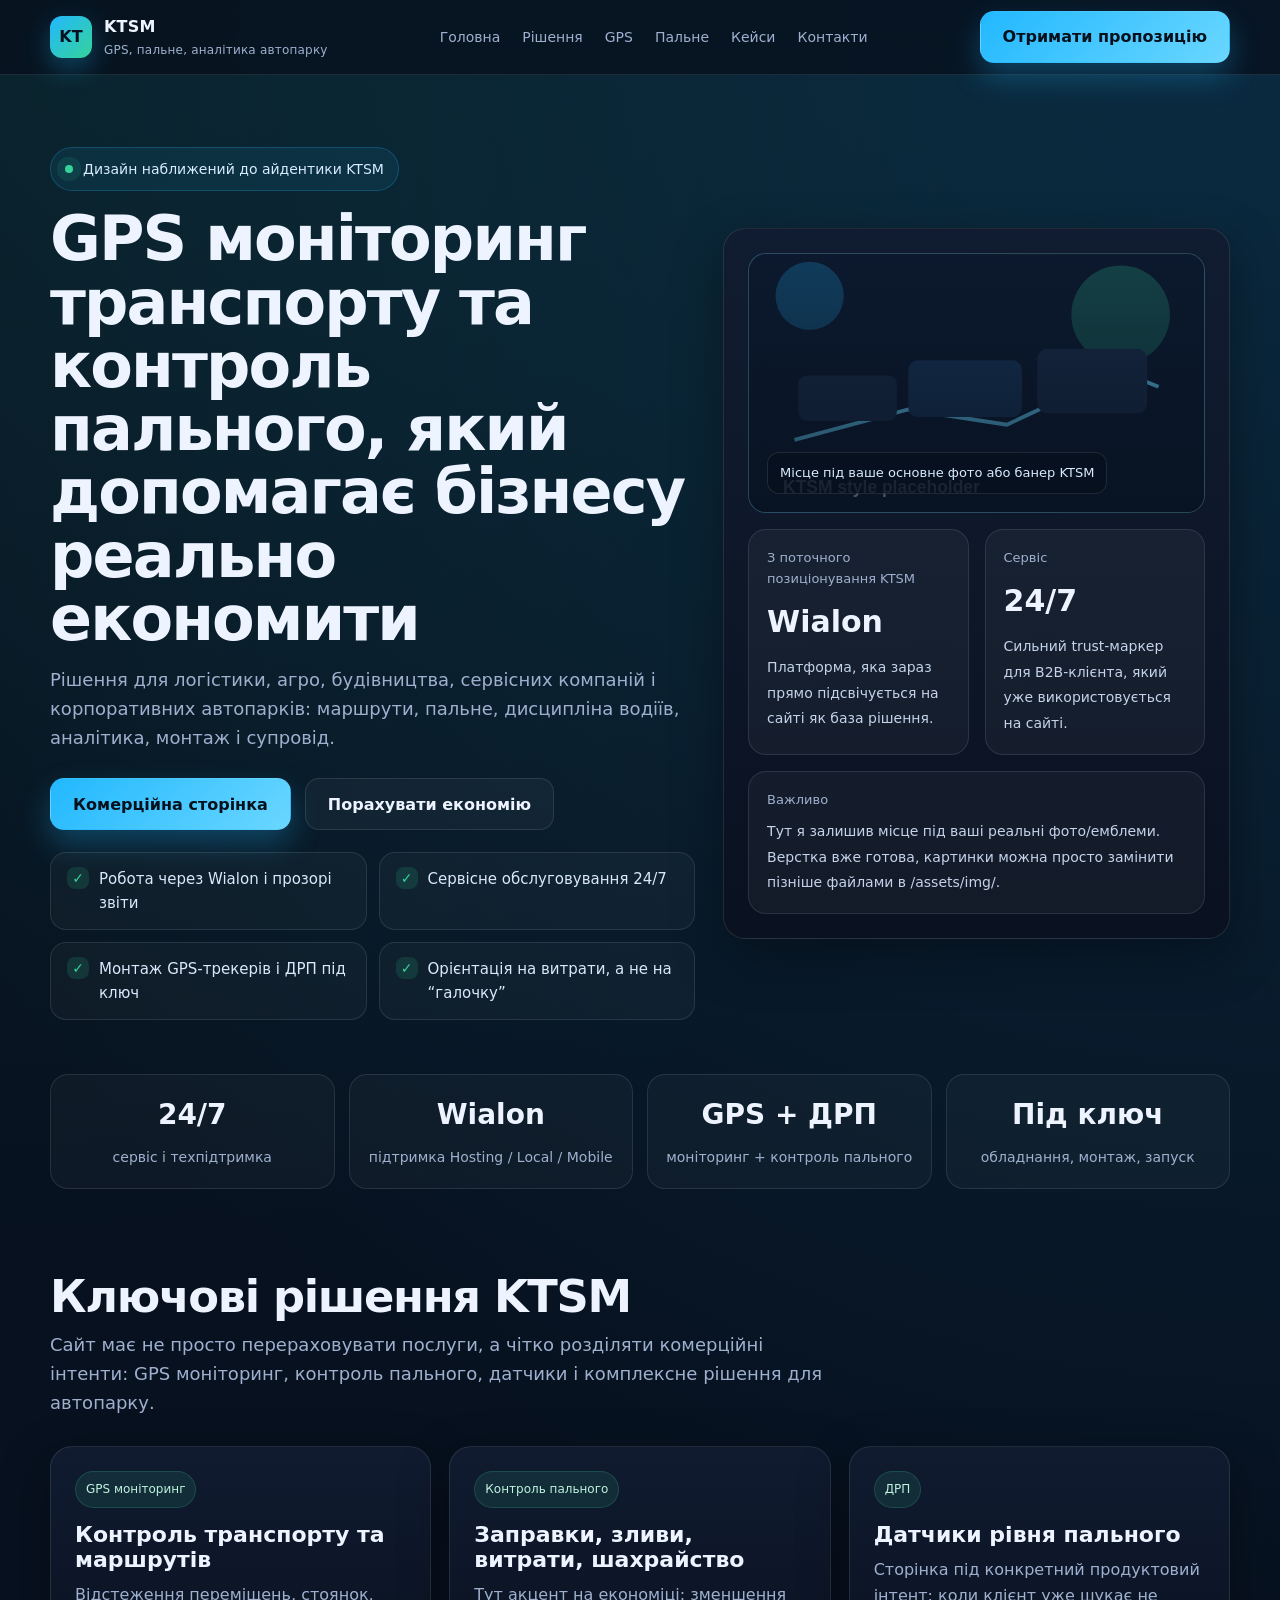
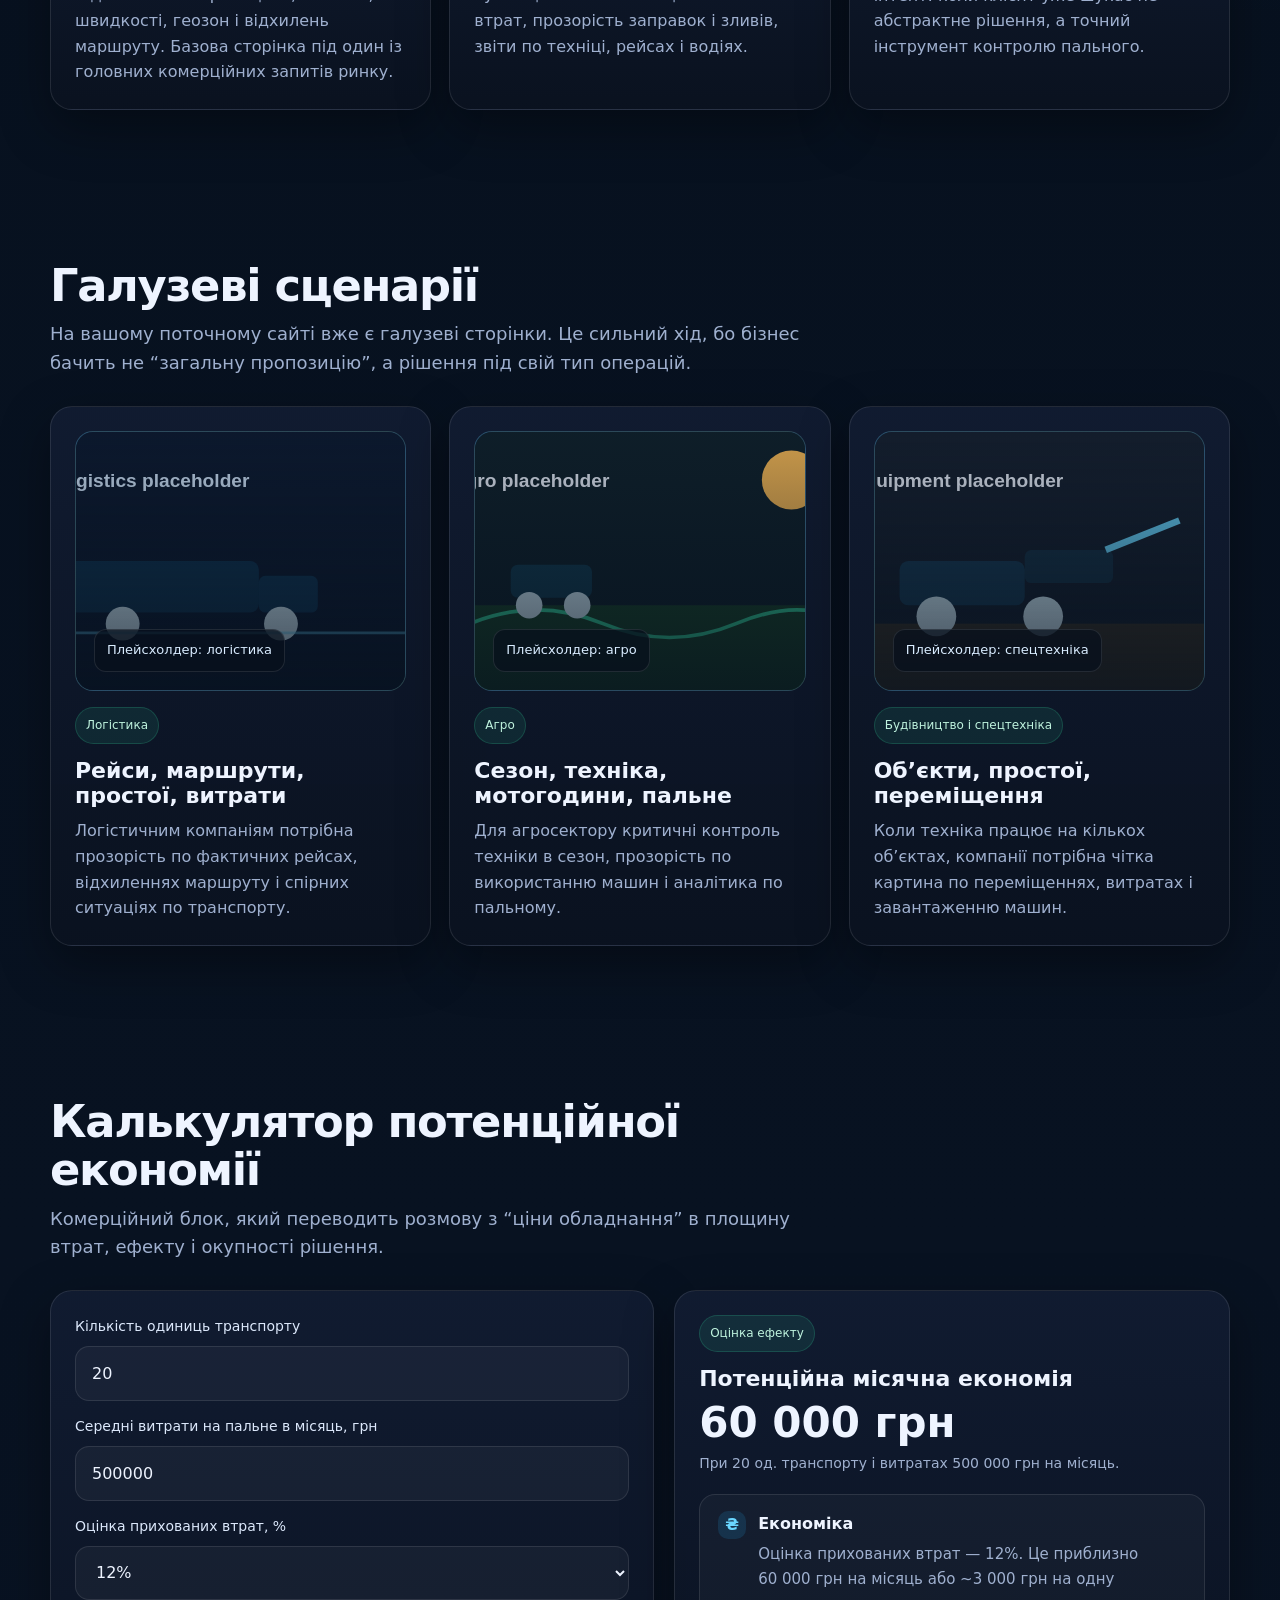
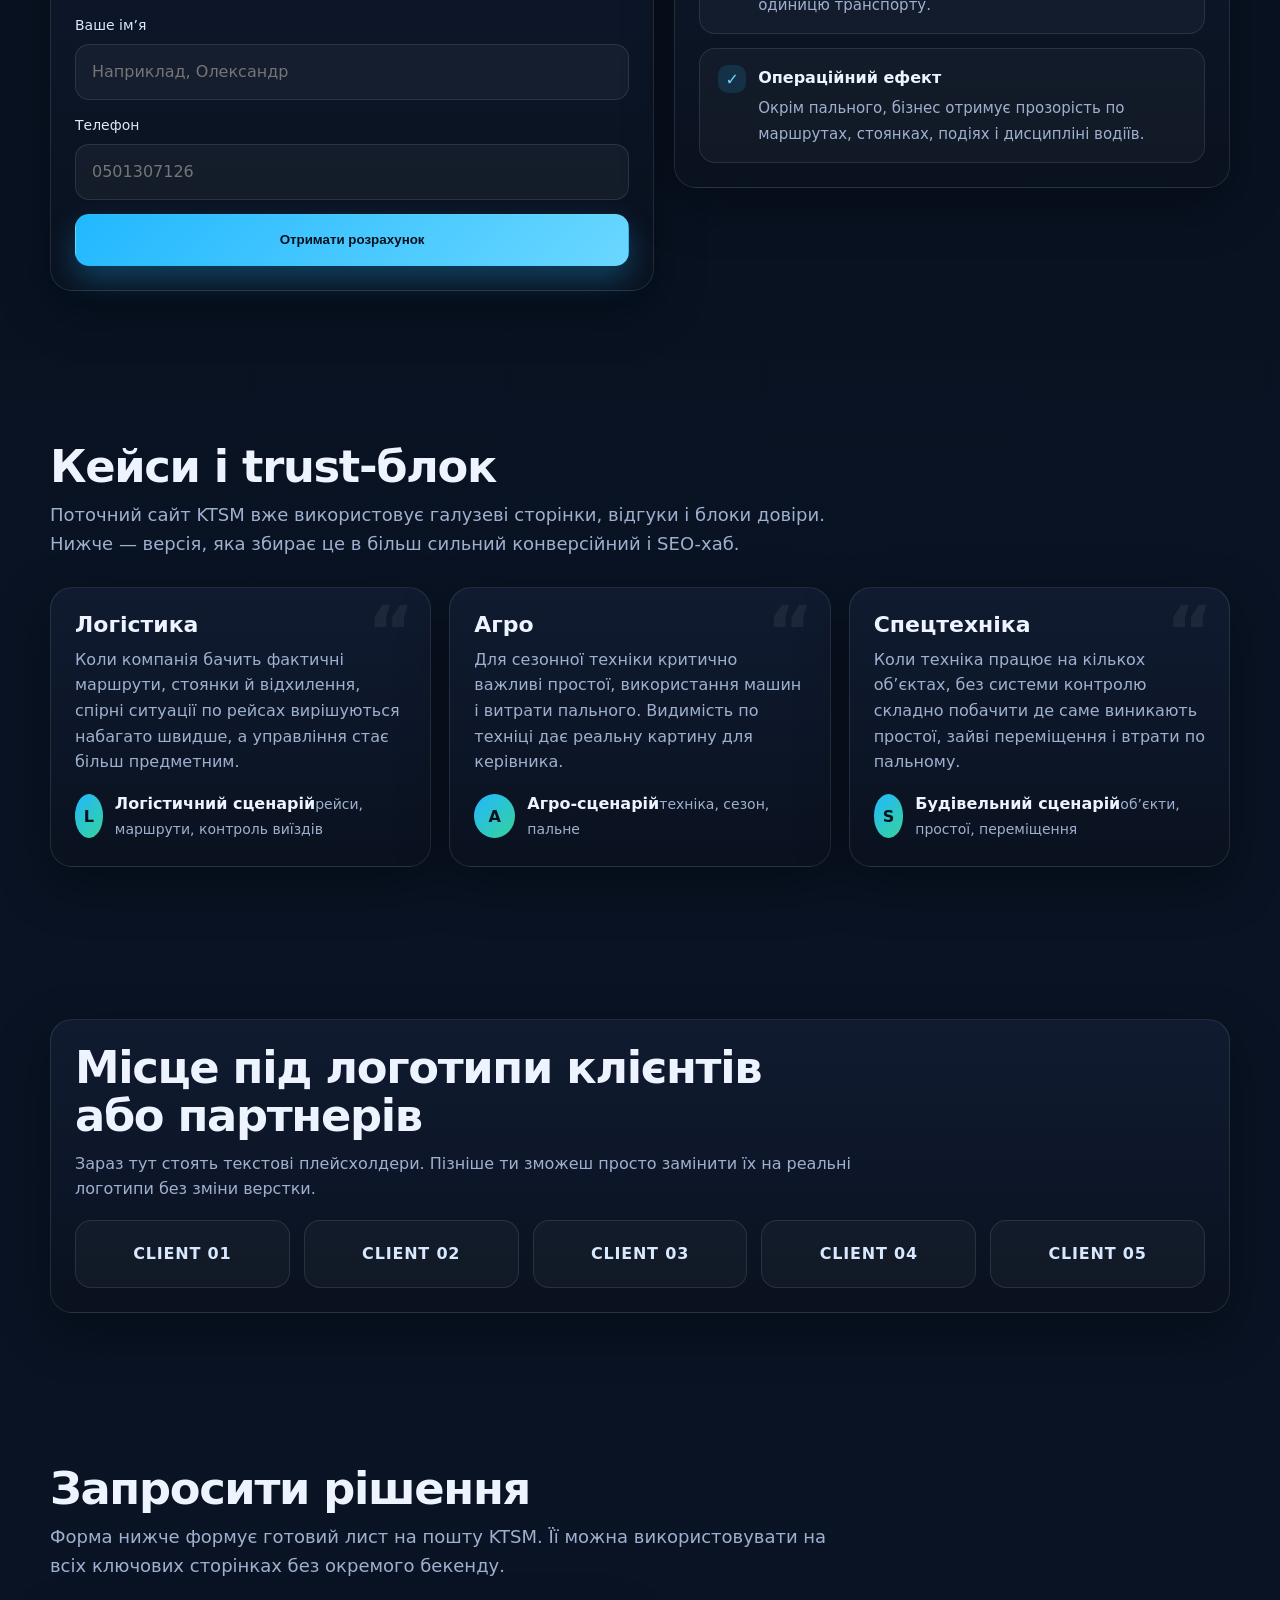
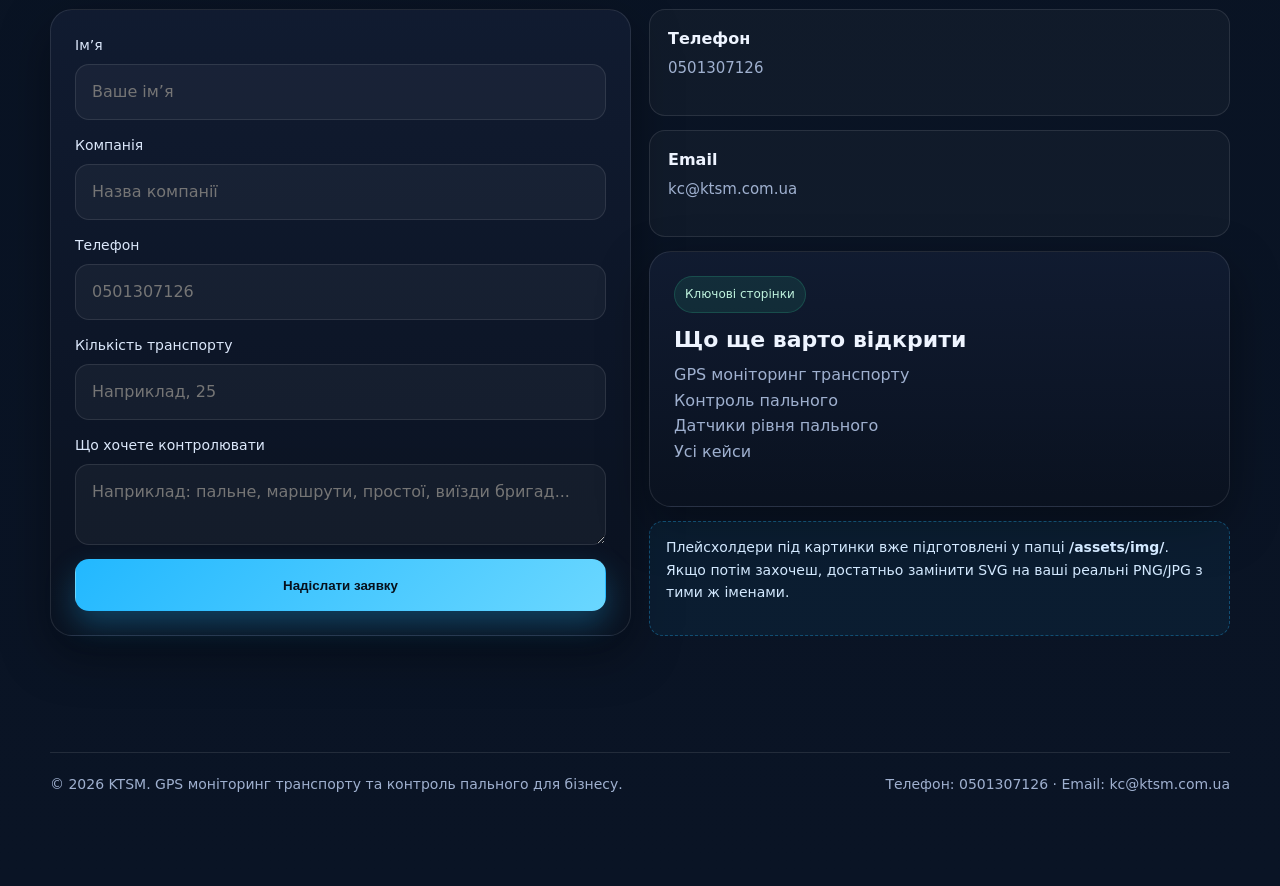
==== index.html @ c8a9989f "site v2" ====
<!DOCTYPE html>
<html lang="uk">
<head>
  <meta charset="UTF-8" />
  <meta name="viewport" content="width=device-width, initial-scale=1.0" />
  <title>GPS моніторинг транспорту та контроль пального | KTSM</title>
  <meta name="description" content="GPS моніторинг транспорту, контроль пального, датчики рівня пального, аналітика автопарку та рішення для бізнесу." />
  <meta name="robots" content="index,follow" />
  <link rel="canonical" href="https://ktsm.com.ua/" />
  <meta property="og:type" content="website" />
  <meta property="og:title" content="GPS моніторинг транспорту та контроль пального | KTSM" />
  <meta property="og:description" content="GPS моніторинг транспорту, контроль пального, датчики рівня пального, аналітика автопарку та рішення для бізнесу." />
  <meta property="og:url" content="https://ktsm.com.ua/" />
  <meta property="og:site_name" content="KTSM" />
  <meta property="og:locale" content="uk_UA" />
  <link rel="stylesheet" href="assets/css/style.css" />
</head>
<body>

<header class="topbar">
  <div class="container topbar-inner">
    <a href="" class="logo" aria-label="KTSM">
      <div class="logo-mark">KT</div>
      <div>KTSM<small>GPS, пальне, аналітика автопарку</small></div>
    </a>
    <nav class="nav" aria-label="Головне меню">
      <a href="">Головна</a>
      <a href="fleet-solution.html">Рішення</a>
      <a href="gps-monitoring.html">GPS</a>
      <a href="fuel-control.html">Пальне</a>
      <a href="cases.html">Кейси</a>
      <a href="index.html#contact">Контакти</a>
    </nav>
    <a href="index.html#contact" class="btn btn-primary">Отримати пропозицію</a>
  </div>
</header>

<main>
  <section class="hero">
    <div class="container hero-grid">
      <div>
        <div class="eyebrow"><span class="dot"></span> Дизайн наближений до айдентики KTSM</div>
        <h1>GPS моніторинг транспорту та контроль пального, який допомагає бізнесу реально економити</h1>
        <p>Рішення для логістики, агро, будівництва, сервісних компаній і корпоративних автопарків: маршрути, пальне, дисципліна водіїв, аналітика, монтаж і супровід.</p>
        <div class="hero-actions">
          <a href="fleet-solution.html" class="btn btn-primary">Комерційна сторінка</a>
          <a href="#calculator" class="btn btn-secondary">Порахувати економію</a>
        </div>
        <div class="hero-points">
          <div class="point"><b>✓</b><div>Робота через Wialon і прозорі звіти</div></div>
          <div class="point"><b>✓</b><div>Сервісне обслуговування 24/7</div></div>
          <div class="point"><b>✓</b><div>Монтаж GPS-трекерів і ДРП під ключ</div></div>
          <div class="point"><b>✓</b><div>Орієнтація на витрати, а не на “галочку”</div></div>
        </div>
      </div>
      <aside class="hero-card">
        <div class="ktsm-hero-image"><div class="image-label">Місце під ваше основне фото або банер KTSM</div></div>
        <div class="dash" style="margin-top:16px">
          <div class="dash-row">
            <div class="metric">
              <small>З поточного позиціонування KTSM</small>
              <strong>Wialon</strong>
              <span>Платформа, яка зараз прямо підсвічується на сайті як база рішення.</span>
            </div>
            <div class="metric">
              <small>Сервіс</small>
              <strong>24/7</strong>
              <span>Сильний trust-маркер для B2B-клієнта, який уже використовується на сайті.</span>
            </div>
          </div>
          <div class="mini"><small>Важливо</small><span>Тут я залишив місце під ваші реальні фото/емблеми. Верстка вже готова, картинки можна просто замінити пізніше файлами в /assets/img/.</span></div>
        </div>
      </aside>
    </div>
  </section>

  <section class="trust">
    <div class="container">
      <div class="trust-grid">
        <div class="trust-item"><strong>24/7</strong><span>сервіс і техпідтримка</span></div>
        <div class="trust-item"><strong>Wialon</strong><span>підтримка Hosting / Local / Mobile</span></div>
        <div class="trust-item"><strong>GPS + ДРП</strong><span>моніторинг + контроль пального</span></div>
        <div class="trust-item"><strong>Під ключ</strong><span>обладнання, монтаж, запуск</span></div>
      </div>
    </div>
  </section>

  <section id="solutions">
    <div class="container">
      <div class="section-head">
        <h2>Ключові рішення KTSM</h2>
        <p>Сайт має не просто перераховувати послуги, а чітко розділяти комерційні інтенти: GPS моніторинг, контроль пального, датчики і комплексне рішення для автопарку.</p>
      </div>
      <div class="grid-3">
        <article class="card">
          <div class="badge">GPS моніторинг</div>
          <h3><a href="gps-monitoring.html">Контроль транспорту та маршрутів</a></h3>
          <p>Відстеження переміщень, стоянок, швидкості, геозон і відхилень маршруту. Базова сторінка під один із головних комерційних запитів ринку.</p>
        </article>
        <article class="card">
          <div class="badge">Контроль пального</div>
          <h3><a href="fuel-control.html">Заправки, зливи, витрати, шахрайство</a></h3>
          <p>Тут акцент на економіці: зменшення втрат, прозорість заправок і зливів, звіти по техніці, рейсах і водіях.</p>
        </article>
        <article class="card">
          <div class="badge">ДРП</div>
          <h3><a href="fuel-sensors.html">Датчики рівня пального</a></h3>
          <p>Сторінка під конкретний продуктовий інтент: коли клієнт уже шукає не абстрактне рішення, а точний інструмент контролю пального.</p>
        </article>
      </div>
    </div>
  </section>

  <section id="industries">
    <div class="container">
      <div class="section-head">
        <h2>Галузеві сценарії</h2>
        <p>На вашому поточному сайті вже є галузеві сторінки. Це сильний хід, бо бізнес бачить не “загальну пропозицію”, а рішення під свій тип операцій.</p>
      </div>
      <div class="grid-3">
        <article class="card">
          <div class="sector-image logistics"><div class="image-label">Плейсхолдер: логістика</div></div>
          <div class="badge" style="margin-top:16px">Логістика</div>
          <h3><a href="logistics-case.html">Рейси, маршрути, простої, витрати</a></h3>
          <p>Логістичним компаніям потрібна прозорість по фактичних рейсах, відхиленнях маршруту і спірних ситуаціях по транспорту.</p>
        </article>
        <article class="card">
          <div class="sector-image agro"><div class="image-label">Плейсхолдер: агро</div></div>
          <div class="badge" style="margin-top:16px">Агро</div>
          <h3><a href="agro-case.html">Сезон, техніка, мотогодини, пальне</a></h3>
          <p>Для агросектору критичні контроль техніки в сезон, прозорість по використанню машин і аналітика по пальному.</p>
        </article>
        <article class="card">
          <div class="sector-image equipment"><div class="image-label">Плейсхолдер: спецтехніка</div></div>
          <div class="badge" style="margin-top:16px">Будівництво і спецтехніка</div>
          <h3><a href="special-equipment-case.html">Об’єкти, простої, переміщення</a></h3>
          <p>Коли техніка працює на кількох об’єктах, компанії потрібна чітка картина по переміщеннях, витратах і завантаженню машин.</p>
        </article>
      </div>
    </div>
  </section>

  <section id="calculator">
    <div class="container">
      <div class="section-head">
        <h2>Калькулятор потенційної економії</h2>
        <p>Комерційний блок, який переводить розмову з “ціни обладнання” в площину втрат, ефекту і окупності рішення.</p>
      </div>
      <div class="roi">
        <div class="card">
          <div class="field"><label for="vehicles">Кількість одиниць транспорту</label><input id="vehicles" type="number" min="1" value="20" /></div>
          <div class="field"><label for="fuel">Середні витрати на пальне в місяць, грн</label><input id="fuel" type="number" min="0" value="500000" /></div>
          <div class="field"><label for="loss">Оцінка прихованих втрат, %</label><select id="loss"><option value="8">8%</option><option value="12" selected>12%</option><option value="15">15%</option><option value="20">20%</option></select></div>
          <div class="field"><label for="leadName">Ваше ім’я</label><input id="leadName" type="text" placeholder="Наприклад, Олександр" /></div>
          <div class="field"><label for="leadPhone">Телефон</label><input id="leadPhone" type="text" placeholder="0501307126" /></div>
          <button class="btn btn-primary" style="width:100%" onclick="sendEstimate()">Отримати розрахунок</button>
          <div class="success" id="calcSuccess">Розрахунок підготовлено. Зараз відкриється поштовий клієнт.</div>
        </div>
        <aside class="card calc-result">
          <div class="badge">Оцінка ефекту</div>
          <h3>Потенційна місячна економія</h3>
          <div class="big" id="savingValue">60 000 грн</div>
          <div class="subtle" id="savingDetails">При 20 од. транспорту і витратах 500 000 грн на місяць.</div>
          <div class="list">
            <div class="li"><div class="mark">₴</div><div><strong>Економіка</strong><span id="economyText">Навіть помірні втрати по пальному дуже швидко стають відчутними для автопарку.</span></div></div>
            <div class="li"><div class="mark">✓</div><div><strong>Операційний ефект</strong><span>Окрім пального, бізнес отримує прозорість по маршрутах, стоянках, подіях і дисципліні водіїв.</span></div></div>
          </div>
        </aside>
      </div>
    </div>
  </section>

  <section id="cases">
    <div class="container">
      <div class="section-head">
        <h2>Кейси і trust-блок</h2>
        <p>Поточний сайт KTSM вже використовує галузеві сторінки, відгуки і блоки довіри. Нижче — версія, яка збирає це в більш сильний конверсійний і SEO-хаб.</p>
      </div>
      <div class="quotes">
        <article class="card quote">
          <h3>Логістика</h3>
          <p>Коли компанія бачить фактичні маршрути, стоянки й відхилення, спірні ситуації по рейсах вирішуються набагато швидше, а управління стає більш предметним.</p>
          <div class="person"><div class="avatar">L</div><div><strong>Логістичний сценарій</strong><span class="subtle">рейси, маршрути, контроль виїздів</span></div></div>
        </article>
        <article class="card quote">
          <h3>Агро</h3>
          <p>Для сезонної техніки критично важливі простої, використання машин і витрати пального. Видимість по техніці дає реальну картину для керівника.</p>
          <div class="person"><div class="avatar">A</div><div><strong>Агро-сценарій</strong><span class="subtle">техніка, сезон, пальне</span></div></div>
        </article>
        <article class="card quote">
          <h3>Спецтехніка</h3>
          <p>Коли техніка працює на кількох об’єктах, без системи контролю складно побачити де саме виникають простої, зайві переміщення і втрати по пальному.</p>
          <div class="person"><div class="avatar">S</div><div><strong>Будівельний сценарій</strong><span class="subtle">об’єкти, простої, переміщення</span></div></div>
        </article>
      </div>
    </div>
  </section>

  <section>
    <div class="container">
      <div class="card">
        <div class="section-head" style="margin-bottom:18px">
          <h2>Місце під логотипи клієнтів або партнерів</h2>
          <p>Зараз тут стоять текстові плейсхолдери. Пізніше ти зможеш просто замінити їх на реальні логотипи без зміни верстки.</p>
        </div>
        <div class="logo-strip">
          <div class="logo-chip">CLIENT 01</div>
          <div class="logo-chip">CLIENT 02</div>
          <div class="logo-chip">CLIENT 03</div>
          <div class="logo-chip">CLIENT 04</div>
          <div class="logo-chip">CLIENT 05</div>
        </div>
      </div>
    </div>
  </section>

  <section id="contact">
    <div class="container">
      <div class="section-head">
        <h2>Запросити рішення</h2>
        <p>Форма нижче формує готовий лист на пошту KTSM. Її можна використовувати на всіх ключових сторінках без окремого бекенду.</p>
      </div>
      <div class="contact-grid">
        <div class="card">
          <div class="field"><label for="name">Ім’я</label><input id="name" type="text" placeholder="Ваше ім’я" /></div>
          <div class="field"><label for="company">Компанія</label><input id="company" type="text" placeholder="Назва компанії" /></div>
          <div class="field"><label for="phone">Телефон</label><input id="phone" type="text" placeholder="0501307126" /></div>
          <div class="field"><label for="fleet">Кількість транспорту</label><input id="fleet" type="number" min="1" placeholder="Наприклад, 25" /></div>
          <div class="field"><label for="message">Що хочете контролювати</label><textarea id="message" placeholder="Наприклад: пальне, маршрути, простої, виїзди бригад..."></textarea></div>
          <button class="btn btn-primary" style="width:100%" onclick="sendLead()">Надіслати заявку</button>
          <div class="success" id="successBox">Повідомлення сформовано. Зараз відкриється поштовий клієнт.</div>
          <div class="error" id="errorBox">Заповніть хоча б ім’я і телефон.</div>
        </div>
        <div class="contact-info">
          <a class="contact-link" href="tel:0501307126"><strong>Телефон</strong><span>0501307126</span></a>
          <a class="contact-link" href="mailto:kc@ktsm.com.ua"><strong>Email</strong><span>kc@ktsm.com.ua</span></a>
          <div class="card">
            <div class="badge">Ключові сторінки</div>
            <h3>Що ще варто відкрити</h3>
            <p><a href="gps-monitoring.html">GPS моніторинг транспорту</a><br><a href="fuel-control.html">Контроль пального</a><br><a href="fuel-sensors.html">Датчики рівня пального</a><br><a href="cases.html">Усі кейси</a></p>
          </div>
          <div class="note">Плейсхолдери під картинки вже підготовлені у папці <strong>/assets/img/</strong>. Якщо потім захочеш, достатньо замінити SVG на ваші реальні PNG/JPG з тими ж іменами.</div>
        </div>
      </div>
    </div>
  </section>
</main>

<footer>
  <div class="container footer-inner">
    <div>© 2026 KTSM. GPS моніторинг транспорту та контроль пального для бізнесу.</div>
    <div>Телефон: 0501307126 · Email: kc@ktsm.com.ua</div>
  </div>
</footer>

<div class="sticky">
  <div class="sticky-inner">
    <div><strong>Потрібна комерційна пропозиція?</strong><span>Залиште заявку і отримайте розрахунок рішення</span></div>
    <a href="#contact" class="btn btn-primary">Залишити заявку</a>
  </div>
</div>

<script src="assets/js/main.js"></script>
</body>
</html>
---- assets/css/style.css ----
:root{
  --bg:#08111f;
  --bg2:#0d172a;
  --card:#101a2f;
  --card2:#12203a;
  --line:rgba(255,255,255,.10);
  --text:#eef4ff;
  --muted:#9fb0cf;
  --accent:#22b8ff;
  --accent2:#6ad7ff;
  --green:#35d39a;
  --warning:#f7b955;
  --shadow:0 18px 50px rgba(0,0,0,.35);
  --max:1180px;
  --radius:22px;
}
*{box-sizing:border-box}
html{scroll-behavior:smooth}
body{
  margin:0;
  font-family:Inter,system-ui,-apple-system,Segoe UI,Roboto,Arial,sans-serif;
  color:var(--text);
  background:
    radial-gradient(circle at top right, rgba(34,184,255,.16), transparent 28%),
    radial-gradient(circle at top left, rgba(53,211,154,.08), transparent 22%),
    linear-gradient(180deg, #06101d 0%, #0a1425 100%);
  line-height:1.6;
}
a{text-decoration:none;color:inherit}
img{max-width:100%;display:block}
.container{width:min(var(--max), calc(100% - 32px));margin:0 auto}
.topbar{
  position:sticky;top:0;z-index:50;
  backdrop-filter:blur(14px);
  background:rgba(7,16,29,.78);
  border-bottom:1px solid var(--line);
}
.topbar-inner{
  min-height:74px;display:flex;align-items:center;justify-content:space-between;gap:16px;
}
.logo{display:flex;align-items:center;gap:12px;font-weight:800;letter-spacing:.2px}
.logo-mark{
  width:42px;height:42px;border-radius:12px;display:grid;place-items:center;
  background:linear-gradient(135deg,var(--accent),var(--green));
  color:#06111f;font-weight:900;box-shadow:0 10px 26px rgba(34,184,255,.3);
}
.logo small{display:block;color:var(--muted);font-weight:500;font-size:12px;margin-top:1px}
.nav{display:flex;align-items:center;gap:22px}
.nav a{color:var(--muted);font-size:14px;transition:.2s ease}
.nav a:hover{color:var(--text)}
.btn{
  min-height:52px;padding:0 22px;border-radius:14px;border:1px solid transparent;
  display:inline-flex;align-items:center;justify-content:center;gap:10px;cursor:pointer;
  font-weight:700;transition:.2s ease;text-align:center;
}
.btn-primary{background:linear-gradient(135deg,var(--accent),var(--accent2));color:#07111d;box-shadow:0 14px 30px rgba(34,184,255,.28)}
.btn-primary:hover{transform:translateY(-1px);filter:brightness(1.03)}
.btn-secondary{background:rgba(255,255,255,.04);border-color:var(--line);color:var(--text)}
.btn-secondary:hover{background:rgba(255,255,255,.07)}
.hero{padding:72px 0 42px}
.hero-grid{display:grid;grid-template-columns:1.12fr .88fr;gap:28px;align-items:center}
.eyebrow{
  display:inline-flex;align-items:center;gap:10px;padding:10px 14px;
  border:1px solid rgba(34,184,255,.24);background:rgba(34,184,255,.08);
  border-radius:999px;color:#d7ebff;font-size:14px;margin-bottom:16px;
}
.dot{width:8px;height:8px;border-radius:50%;background:var(--green);box-shadow:0 0 0 8px rgba(53,211,154,.1)}
h1{margin:0 0 16px;font-size:clamp(34px,5vw,62px);line-height:1.02;letter-spacing:-.03em;max-width:860px}
h2{margin:0 0 10px;font-size:clamp(28px,3.5vw,46px);line-height:1.08;letter-spacing:-.03em}
h3{margin:0 0 10px;font-size:22px;line-height:1.15}
.hero p{margin:0 0 26px;color:var(--muted);font-size:18px;max-width:720px}
.hero-actions{display:flex;gap:14px;flex-wrap:wrap;margin-bottom:22px}
.hero-points{display:grid;grid-template-columns:repeat(2,minmax(0,1fr));gap:12px}
.point{
  padding:14px 16px;border:1px solid var(--line);border-radius:16px;background:rgba(255,255,255,.03);
  display:flex;gap:10px;align-items:flex-start;color:#dbe7fb;font-size:15px;
}
.point b{
  flex:0 0 22px;width:22px;height:22px;border-radius:8px;display:grid;place-items:center;
  background:rgba(53,211,154,.14);color:var(--green);font-size:14px;
}
.hero-card,.card{
  background:linear-gradient(180deg,rgba(17,28,49,.96),rgba(10,18,32,.98));
  border:1px solid var(--line);border-radius:22px;padding:24px;box-shadow:var(--shadow);
}
.dash{display:grid;gap:16px}
.dash-row{display:grid;grid-template-columns:1fr 1fr;gap:16px}
.metric,.mini{
  border:1px solid var(--line);background:rgba(255,255,255,.04);border-radius:18px;padding:18px;
}
.metric small,.mini small{display:block;color:var(--muted);font-size:13px;margin-bottom:8px}
.metric strong{display:block;font-size:30px;margin-bottom:8px}
.metric span,.mini span{color:#c4d3ea;font-size:14px}
.bar{height:10px;border-radius:999px;background:rgba(255,255,255,.07);overflow:hidden;margin-top:12px}
.bar>i{display:block;height:100%;border-radius:999px;background:linear-gradient(90deg,var(--green),var(--accent))}
.trust{padding:12px 0 8px}
.trust-grid{display:grid;grid-template-columns:repeat(4,1fr);gap:14px}
.trust-item{text-align:center;padding:18px;border:1px solid var(--line);border-radius:18px;background:rgba(255,255,255,.03)}
.trust-item strong{display:block;font-size:28px;margin-bottom:6px}
.trust-item span{color:var(--muted);font-size:14px}
section{padding:76px 0}
.section-head{max-width:780px;margin-bottom:28px}
.section-head p{margin:0;color:var(--muted);font-size:18px}
.grid-3{display:grid;grid-template-columns:repeat(3,1fr);gap:18px}
.grid-2{display:grid;grid-template-columns:repeat(2,1fr);gap:18px}
.badge{
  display:inline-flex;margin-bottom:14px;padding:8px 10px;border-radius:999px;
  border:1px solid rgba(53,211,154,.2);background:rgba(53,211,154,.1);color:#bff3de;font-size:12px;
}
.card p{margin:0;color:var(--muted);font-size:16px}
.list{display:grid;gap:14px;margin-top:20px}
.li{
  display:flex;gap:12px;align-items:flex-start;padding:16px 18px;border:1px solid var(--line);
  border-radius:16px;background:rgba(255,255,255,.03);
}
.li .mark{
  width:28px;height:28px;border-radius:10px;flex:0 0 28px;display:grid;place-items:center;
  background:rgba(34,184,255,.14);color:var(--accent2);font-weight:900;
}
.li strong{display:block;margin-bottom:4px}
.li span{color:var(--muted);font-size:15px}
.roi{display:grid;grid-template-columns:1fr .92fr;gap:20px;align-items:start}
.field{display:grid;gap:8px;margin-bottom:14px}
.field label{font-size:14px;color:#dce8fb}
.field input,.field select,.field textarea{
  width:100%;min-height:54px;border-radius:14px;border:1px solid var(--line);
  background:rgba(255,255,255,.04);color:var(--text);padding:14px 16px;outline:none;font:inherit;
}
textarea{min-height:120px;resize:vertical}
.calc-result{position:sticky;top:92px}
.big{font-size:42px;line-height:1;font-weight:900;margin:6px 0 8px}
.subtle{color:var(--muted);font-size:14px}
.quotes{display:grid;grid-template-columns:repeat(3,1fr);gap:18px}
.quote{position:relative}
.quote:before{
  content:"“";position:absolute;top:8px;right:16px;font-size:72px;line-height:1;color:rgba(255,255,255,.06);font-weight:900;
}
.person{display:flex;align-items:center;gap:12px;margin-top:16px}
.avatar{
  width:44px;height:44px;border-radius:50%;display:grid;place-items:center;
  background:linear-gradient(135deg,var(--accent),var(--green));color:#07111d;font-weight:900;
}
.cta-band{
  padding:28px;border-radius:28px;border:1px solid rgba(34,184,255,.22);
  background:
    radial-gradient(circle at right top, rgba(34,184,255,.16), transparent 24%),
    linear-gradient(180deg, rgba(17,27,46,.96), rgba(10,18,32,.98));
  box-shadow:var(--shadow);display:grid;grid-template-columns:1.1fr .9fr;gap:20px;align-items:center;
}
.cta-band h2{margin:0 0 10px;font-size:36px;line-height:1.08}
.cta-band p{margin:0;color:var(--muted);font-size:17px}
.faq-item{border:1px solid var(--line);background:rgba(255,255,255,.03);border-radius:18px;overflow:hidden}
.faq-q{
  width:100%;background:none;border:0;color:var(--text);text-align:left;padding:18px 20px;font:inherit;font-weight:700;
  display:flex;justify-content:space-between;gap:20px;cursor:pointer;
}
.faq-a{display:none;padding:0 20px 18px;color:var(--muted)}
.faq-item.active .faq-a{display:block}
.contact-grid{display:grid;grid-template-columns:1fr 1fr;gap:18px}
.contact-info{display:grid;gap:14px}
.contact-link{
  padding:16px 18px;border:1px solid var(--line);border-radius:16px;background:rgba(255,255,255,.03);
}
.contact-link strong{display:block;margin-bottom:4px}
.contact-link span{color:var(--muted);font-size:15px}
.success,.error{display:none;margin-top:14px;padding:14px 16px;border-radius:14px;font-size:14px}
.success{background:rgba(53,211,154,.1);border:1px solid rgba(53,211,154,.22);color:#c6f5e3}
.error{background:rgba(255,122,122,.1);border:1px solid rgba(255,122,122,.2);color:#ffd7d7}
footer{padding:40px 0 90px;color:var(--muted);font-size:14px}
.footer-inner{display:flex;flex-wrap:wrap;justify-content:space-between;gap:20px;border-top:1px solid var(--line);padding-top:20px}
.sticky{position:fixed;left:16px;right:16px;bottom:16px;z-index:60;display:none}
.sticky-inner{
  padding:12px;border:1px solid var(--line);border-radius:18px;backdrop-filter:blur(14px);
  background:rgba(8,14,24,.88);box-shadow:var(--shadow);display:flex;align-items:center;justify-content:space-between;gap:12px;
}
.sticky strong{font-size:14px}
.sticky span{display:block;font-size:12px;color:var(--muted)}
.page-hero{padding:48px 0 24px}
.ktsm-hero-image,.sector-image{
  border-radius:18px;border:1px solid var(--line);overflow:hidden;position:relative;min-height:260px;
  background:linear-gradient(135deg, rgba(34,184,255,.22), rgba(53,211,154,.12));
}
.ktsm-hero-image::before,.sector-image::before{
  content:"";position:absolute;inset:0;
  background:
    linear-gradient(180deg, rgba(6,16,29,.12), rgba(6,16,29,.72)),
    url('/assets/img/placeholder-hero.svg') center/cover no-repeat;
}
.sector-image.logistics::before{background:
    linear-gradient(180deg, rgba(6,16,29,.18), rgba(6,16,29,.76)),
    url('/assets/img/placeholder-logistics.svg') center/cover no-repeat;}
.sector-image.agro::before{background:
    linear-gradient(180deg, rgba(6,16,29,.18), rgba(6,16,29,.76)),
    url('/assets/img/placeholder-agro.svg') center/cover no-repeat;}
.sector-image.equipment::before{background:
    linear-gradient(180deg, rgba(6,16,29,.18), rgba(6,16,29,.76)),
    url('/assets/img/placeholder-equipment.svg') center/cover no-repeat;}
.image-label{
  position:absolute;left:18px;bottom:18px;z-index:2;padding:10px 12px;border-radius:12px;
  background:rgba(7,16,29,.72);border:1px solid rgba(255,255,255,.1);font-size:13px;color:#d9ecff;
}
.logo-strip{display:grid;grid-template-columns:repeat(5,1fr);gap:14px}
.logo-chip{
  height:68px;border:1px solid var(--line);border-radius:16px;background:rgba(255,255,255,.03);
  display:grid;place-items:center;color:#d8e8ff;font-weight:800;letter-spacing:.05em;
}
.ktsm-icon-row{display:grid;grid-template-columns:repeat(4,1fr);gap:14px}
.ktsm-icon{
  border:1px solid var(--line);border-radius:18px;background:rgba(255,255,255,.03);padding:18px;text-align:center;
}
.ktsm-icon strong{display:block;margin-top:8px}
.note{
  padding:14px 16px;border:1px dashed rgba(34,184,255,.32);border-radius:14px;background:rgba(34,184,255,.06);color:#d3e9ff;font-size:14px;
}
@media (max-width:1050px){
  .hero-grid,.roi,.cta-band,.grid-3,.quotes,.contact-grid,.ktsm-icon-row,.logo-strip{grid-template-columns:1fr}
  .trust-grid{grid-template-columns:repeat(2,1fr)}
  .calc-result{position:static}
  .nav{display:none}
}
@media (max-width:760px){
  .hero{padding-top:48px}
  h1{font-size:38px}
  .hero p,.section-head p,.cta-band p{font-size:16px}
  .hero-points,.dash-row,.grid-2{grid-template-columns:1fr}
  .trust-grid{grid-template-columns:1fr}
  .sticky{display:block}
  .btn{width:100%}
  .hero-actions{display:grid;grid-template-columns:1fr}
}
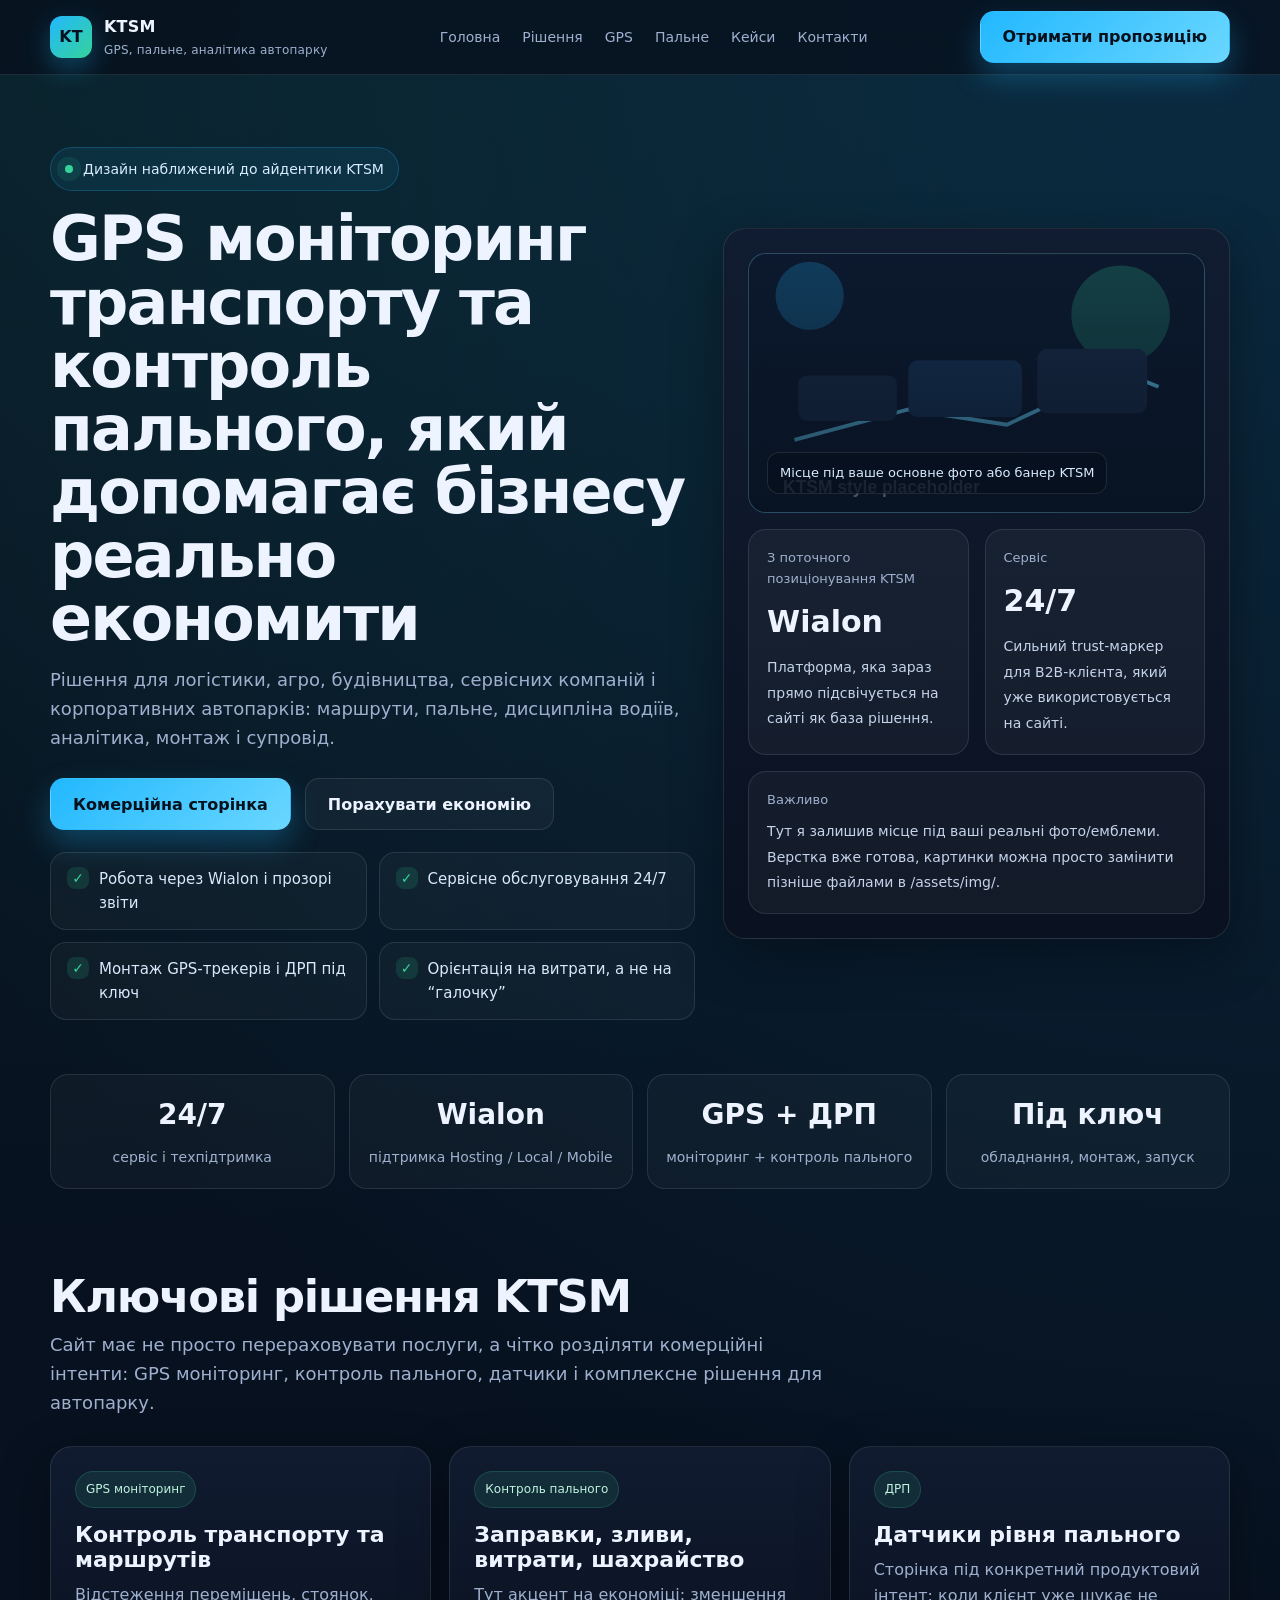
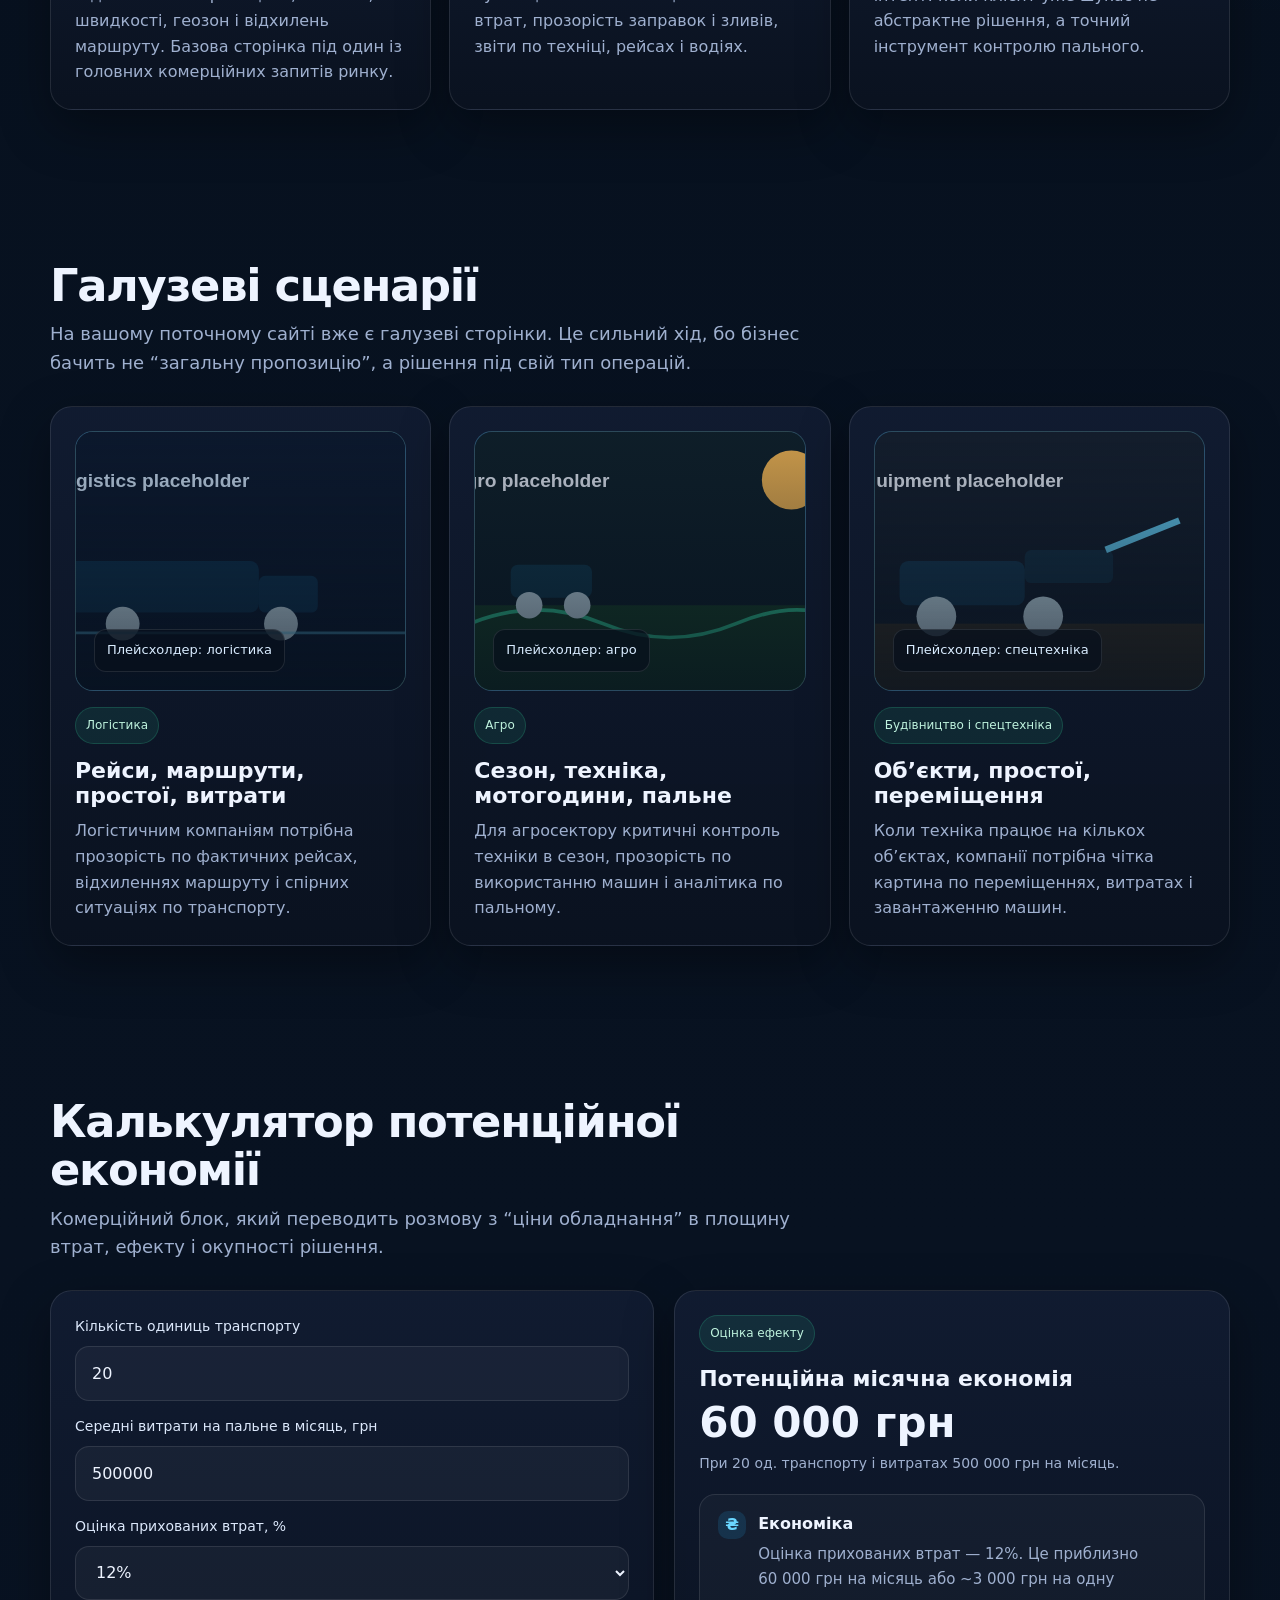
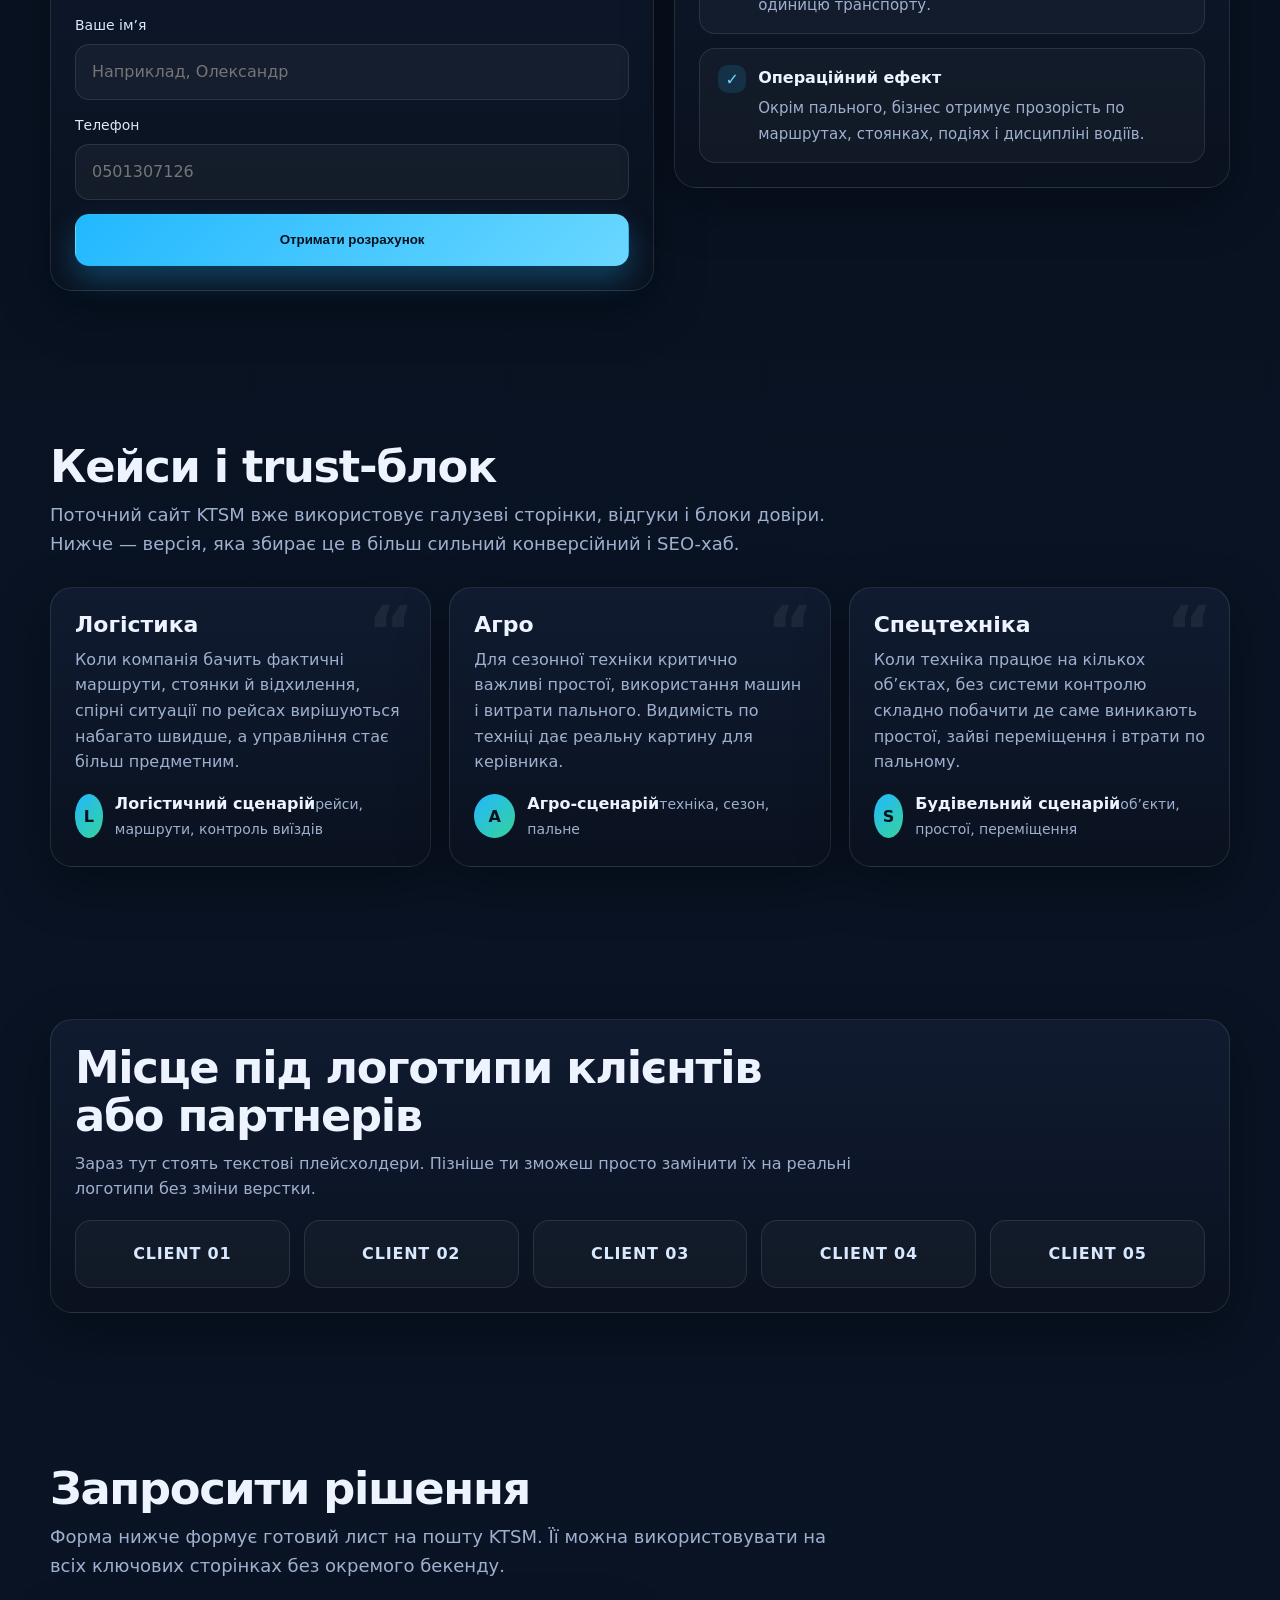
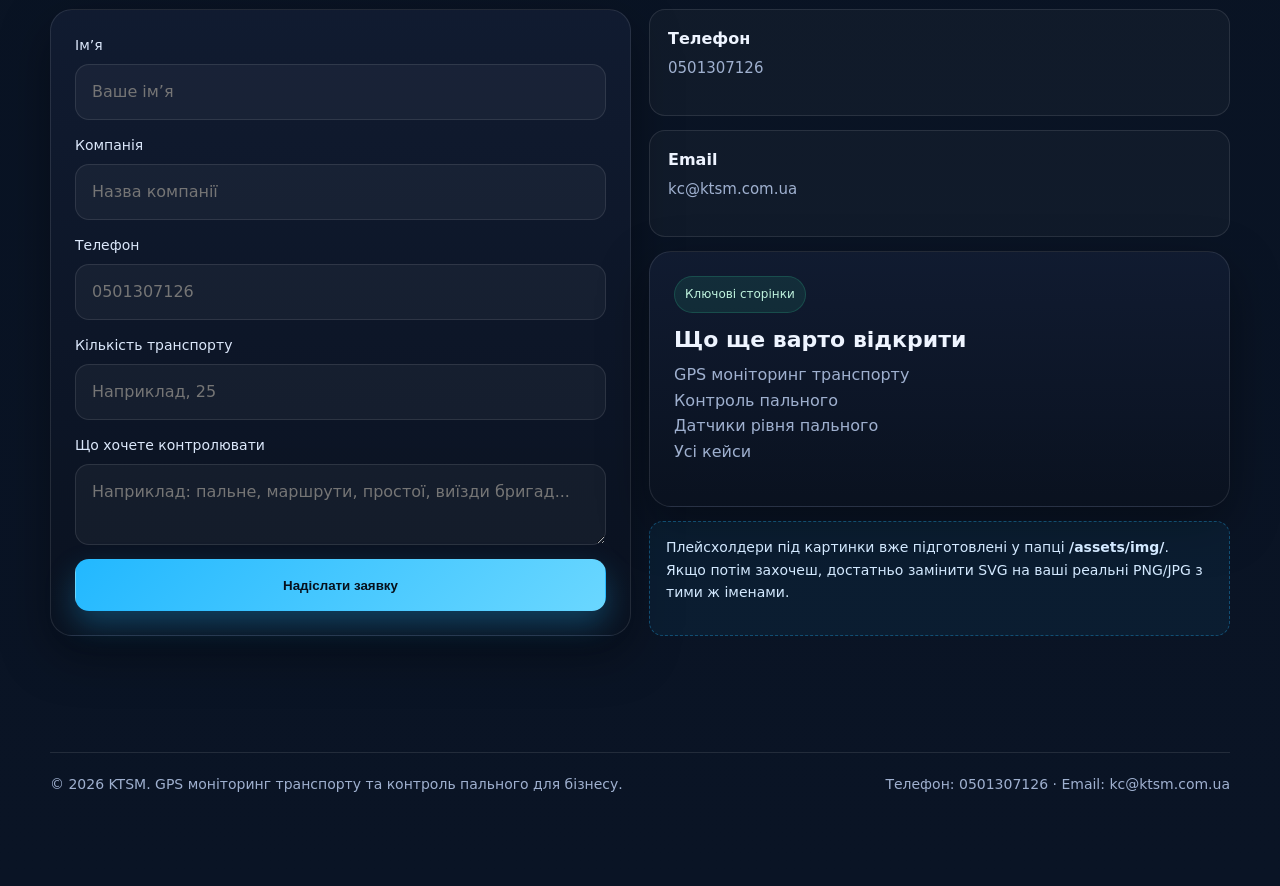
==== commit b2187cd4: "img text link" ====
--- a/index.html
+++ b/index.html
@@ -19,12 +19,12 @@
 
 <header class="topbar">
   <div class="container topbar-inner">
-    <a href="" class="logo" aria-label="KTSM">
+    <a href="index.html" class="logo" aria-label="KTSM">
       <div class="logo-mark">KT</div>
       <div>KTSM<small>GPS, пальне, аналітика автопарку</small></div>
     </a>
     <nav class="nav" aria-label="Головне меню">
-      <a href="">Головна</a>
+      <a href="index.html">Головна</a>
       <a href="fleet-solution.html">Рішення</a>
       <a href="gps-monitoring.html">GPS</a>
       <a href="fuel-control.html">Пальне</a>
@@ -104,7 +104,7 @@
         </article>
         <article class="card">
           <div class="badge">ДРП</div>
-          <h3><a href="fuel-sensors.html">Датчики рівня пального</a></h3>
+          <h3><a href="/fuel-sensors.html">Датчики рівня пального</a></h3>
           <p>Сторінка під конкретний продуктовий інтент: коли клієнт уже шукає не абстрактне рішення, а точний інструмент контролю пального.</p>
         </article>
       </div>
@@ -119,7 +119,11 @@
       </div>
       <div class="grid-3">
         <article class="card">
-          <div class="sector-image logistics"><div class="image-label">Плейсхолдер: логістика</div></div>
+          <div class="sector-image logistics">
+            <img src="assets/img/placeholder-logistics.svg" alt="Логістика" style="width:100%; height:200px; object-fit:cover; border-radius:8px;">
+            <div class="image-label">Плейсхолдер: логістика</div>
+          </div>
+
           <div class="badge" style="margin-top:16px">Логістика</div>
           <h3><a href="logistics-case.html">Рейси, маршрути, простої, витрати</a></h3>
           <p>Логістичним компаніям потрібна прозорість по фактичних рейсах, відхиленнях маршруту і спірних ситуаціях по транспорту.</p>
@@ -237,7 +241,7 @@
           <div class="card">
             <div class="badge">Ключові сторінки</div>
             <h3>Що ще варто відкрити</h3>
-            <p><a href="gps-monitoring.html">GPS моніторинг транспорту</a><br><a href="fuel-control.html">Контроль пального</a><br><a href="fuel-sensors.html">Датчики рівня пального</a><br><a href="cases.html">Усі кейси</a></p>
+            <p><a href="gps-monitoring.html">GPS моніторинг транспорту</a><br><a href="fuel-control.html">Контроль пального</a><br><a href="/fuel-sensors.html">Датчики рівня пального</a><br><a href="cases.html">Усі кейси</a></p>
           </div>
           <div class="note">Плейсхолдери під картинки вже підготовлені у папці <strong>/assets/img/</strong>. Якщо потім захочеш, достатньо замінити SVG на ваші реальні PNG/JPG з тими ж іменами.</div>
         </div>
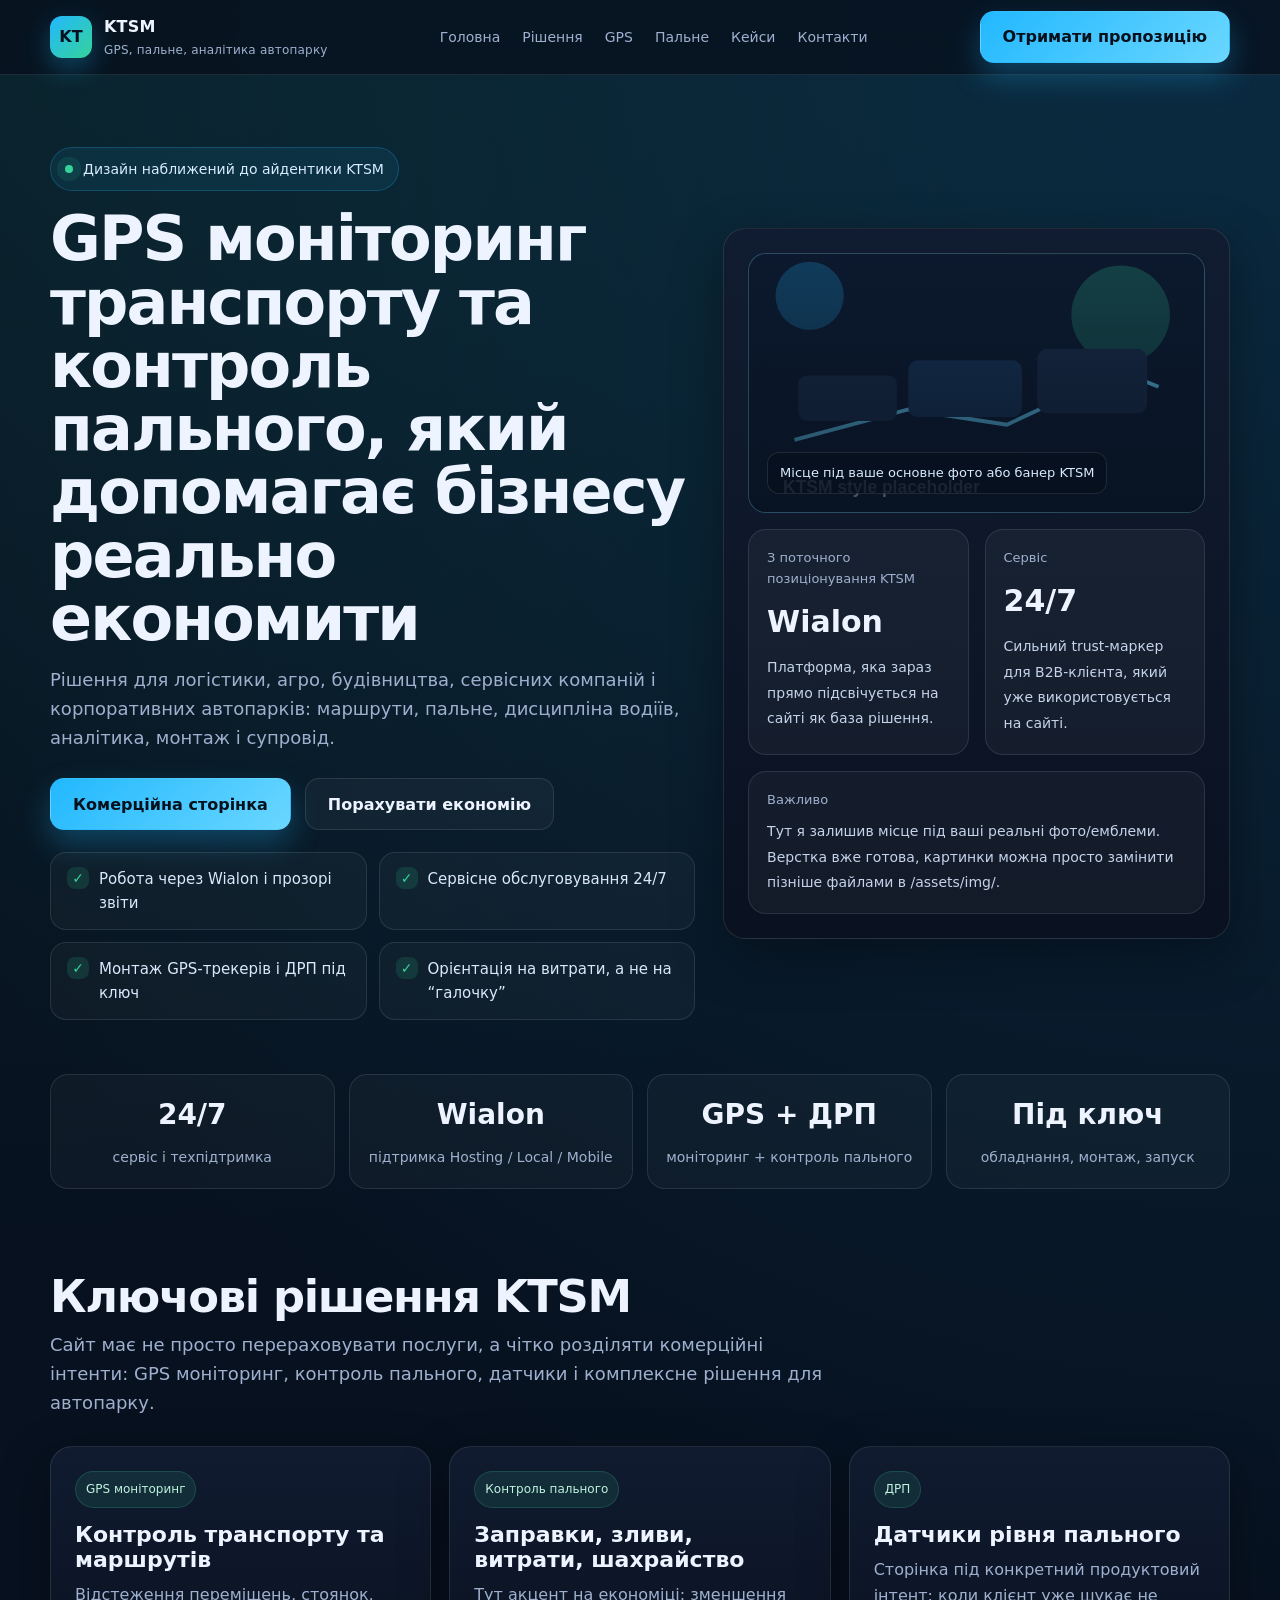
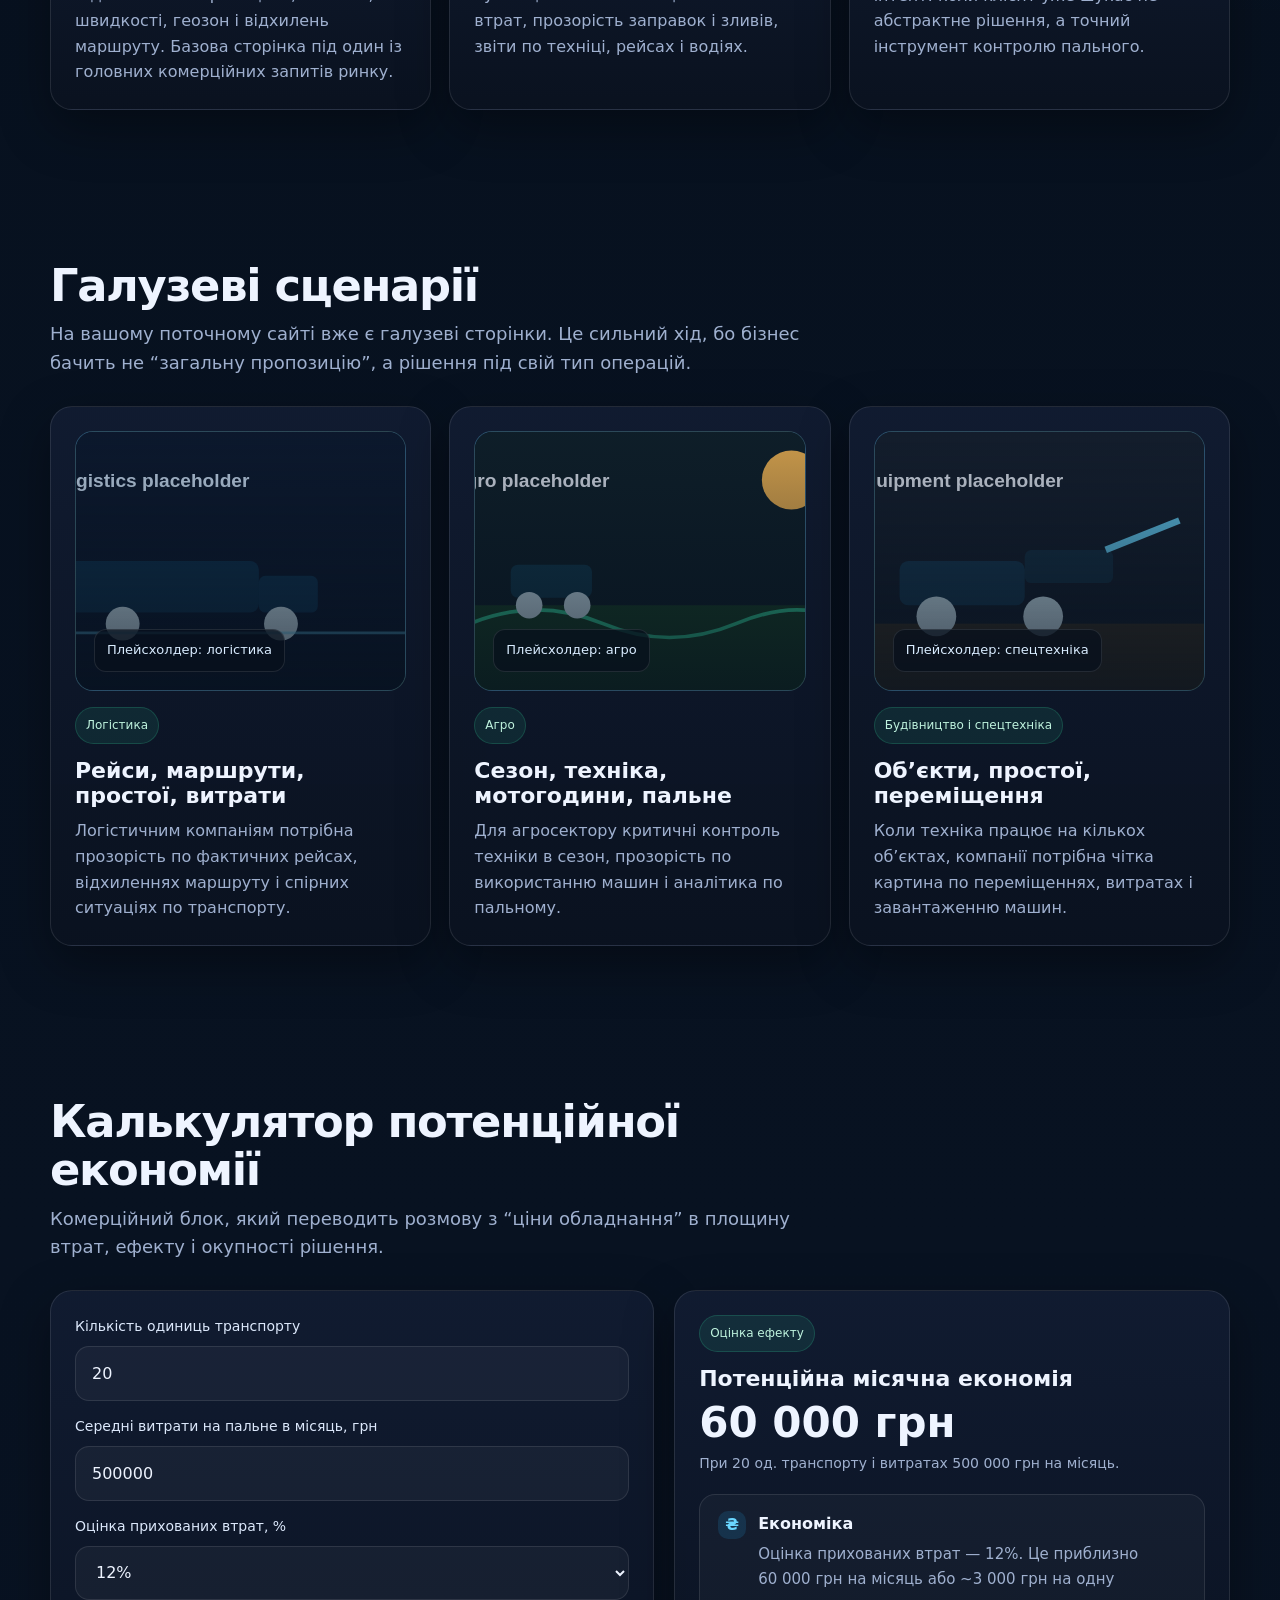
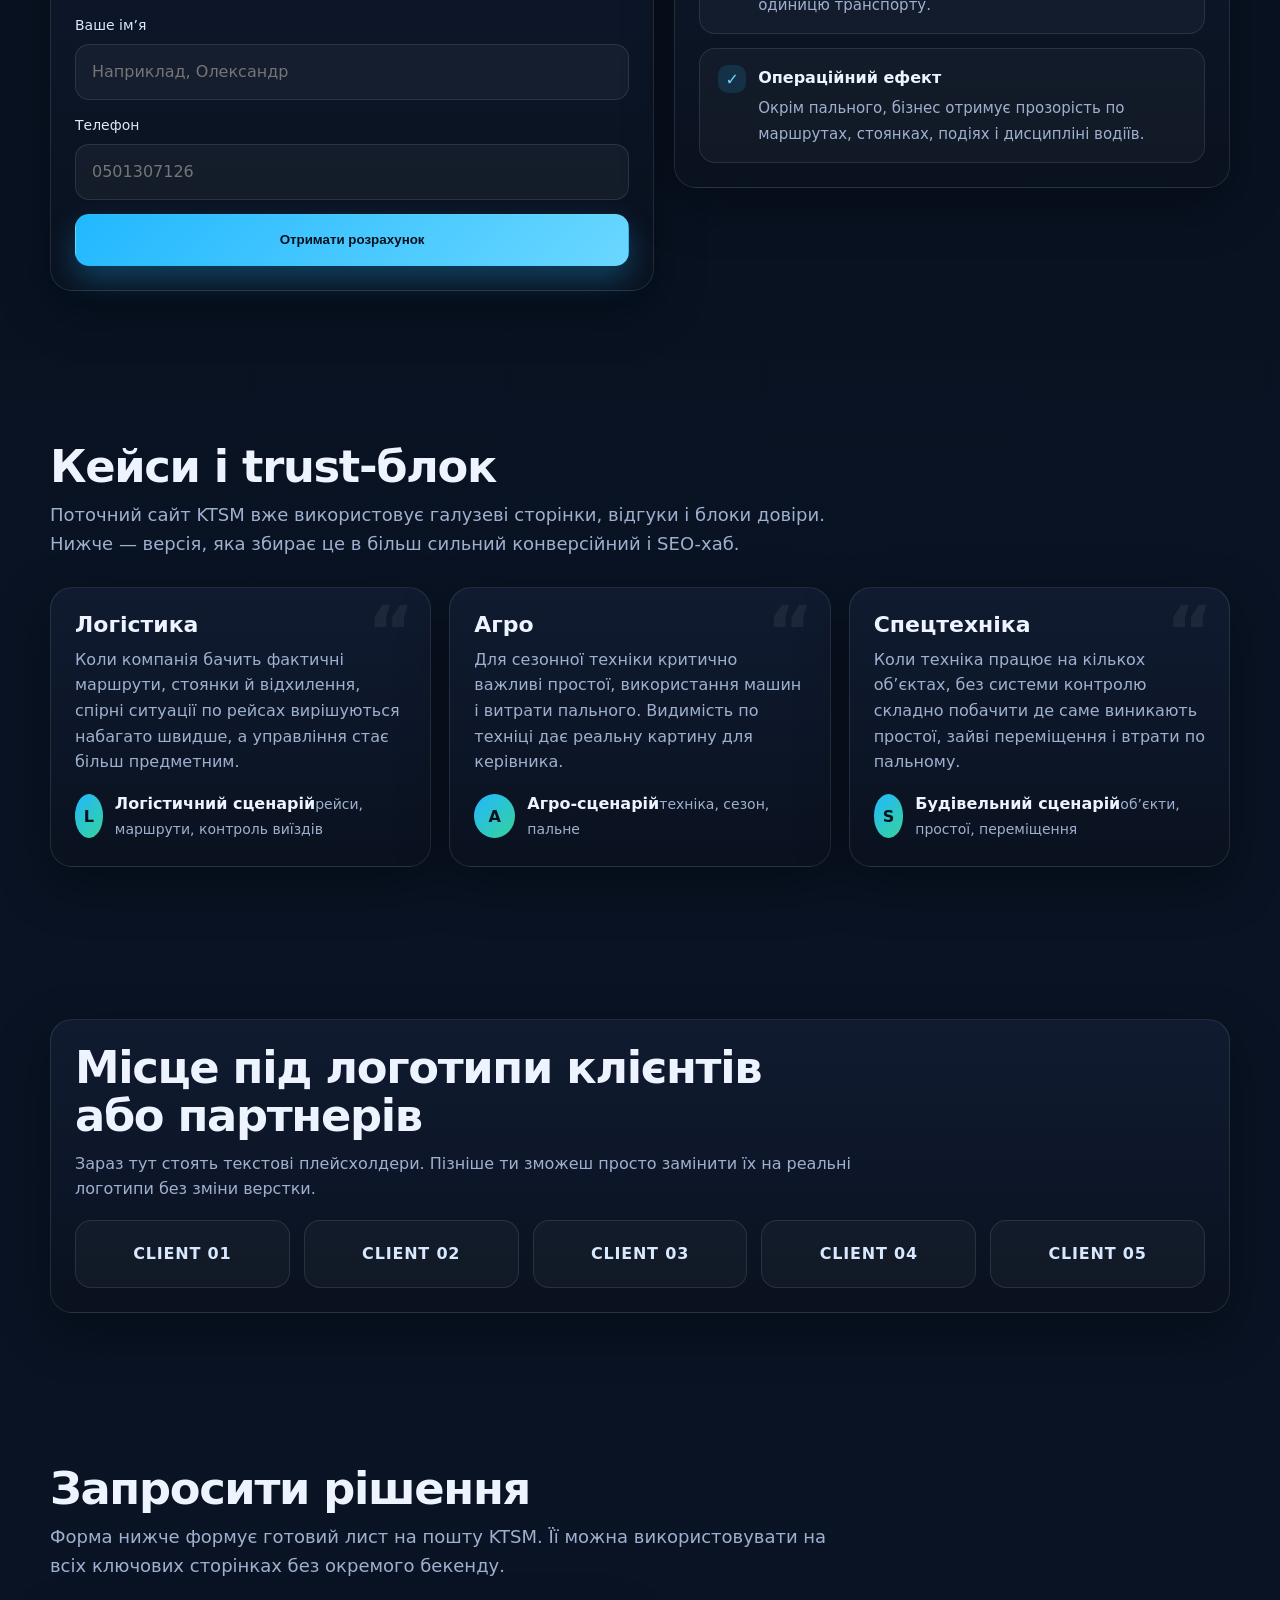
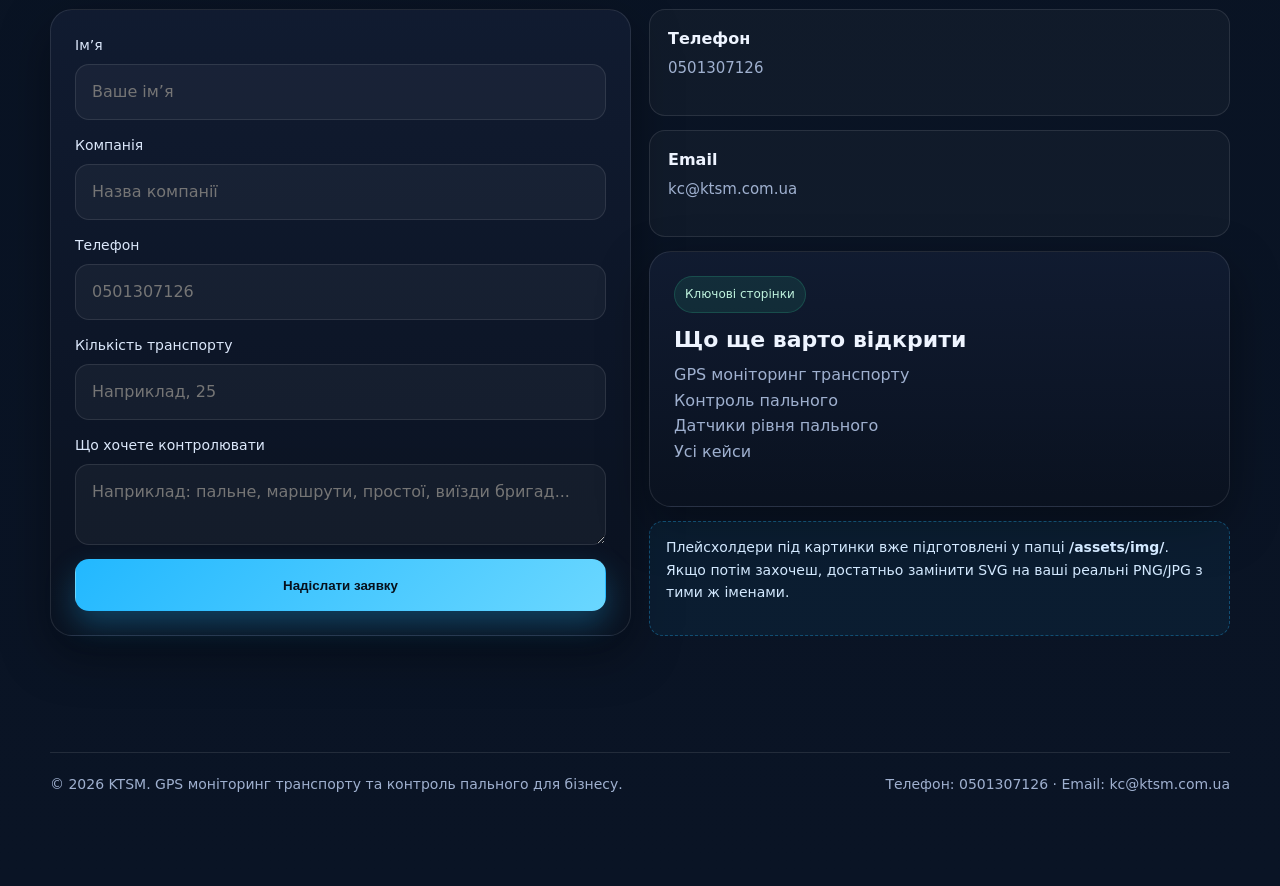
==== commit ad203f6f: "add placeholders 3x" ====
--- a/index.html
+++ b/index.html
@@ -121,21 +121,25 @@
         <article class="card">
           <div class="sector-image logistics">
             <img src="assets/img/placeholder-logistics.svg" alt="Логістика" style="width:100%; height:200px; object-fit:cover; border-radius:8px;">
-            <div class="image-label">Плейсхолдер: логістика</div>
-          </div>
-
+            <div class="image-label">Плейсхолдер: логістика</div></div>
           <div class="badge" style="margin-top:16px">Логістика</div>
           <h3><a href="logistics-case.html">Рейси, маршрути, простої, витрати</a></h3>
           <p>Логістичним компаніям потрібна прозорість по фактичних рейсах, відхиленнях маршруту і спірних ситуаціях по транспорту.</p>
         </article>
-        <article class="card">
-          <div class="sector-image agro"><div class="image-label">Плейсхолдер: агро</div></div>
+
+        <article class="card">
+          <div class="sector-image agro">
+            <img src="assets/img/placeholder-agro.svg" alt="Агро" style="width:100%; height:200px; object-fit:cover; border-radius:8px;">
+            <div class="image-label">Плейсхолдер: агро</div></div>
           <div class="badge" style="margin-top:16px">Агро</div>
           <h3><a href="agro-case.html">Сезон, техніка, мотогодини, пальне</a></h3>
           <p>Для агросектору критичні контроль техніки в сезон, прозорість по використанню машин і аналітика по пальному.</p>
         </article>
-        <article class="card">
-          <div class="sector-image equipment"><div class="image-label">Плейсхолдер: спецтехніка</div></div>
+
+        <article class="card">
+          <div class="sector-image equipment">
+            <img src="assets/img/placeholder-equipment.svg" alt="Спецтехніка" style="width:100%; height:200px; object-fit:cover; border-radius:8px;">
+            <div class="image-label">Плейсхолдер: спецтехніка</div></div>
           <div class="badge" style="margin-top:16px">Будівництво і спецтехніка</div>
           <h3><a href="special-equipment-case.html">Об’єкти, простої, переміщення</a></h3>
           <p>Коли техніка працює на кількох об’єктах, компанії потрібна чітка картина по переміщеннях, витратах і завантаженню машин.</p>
